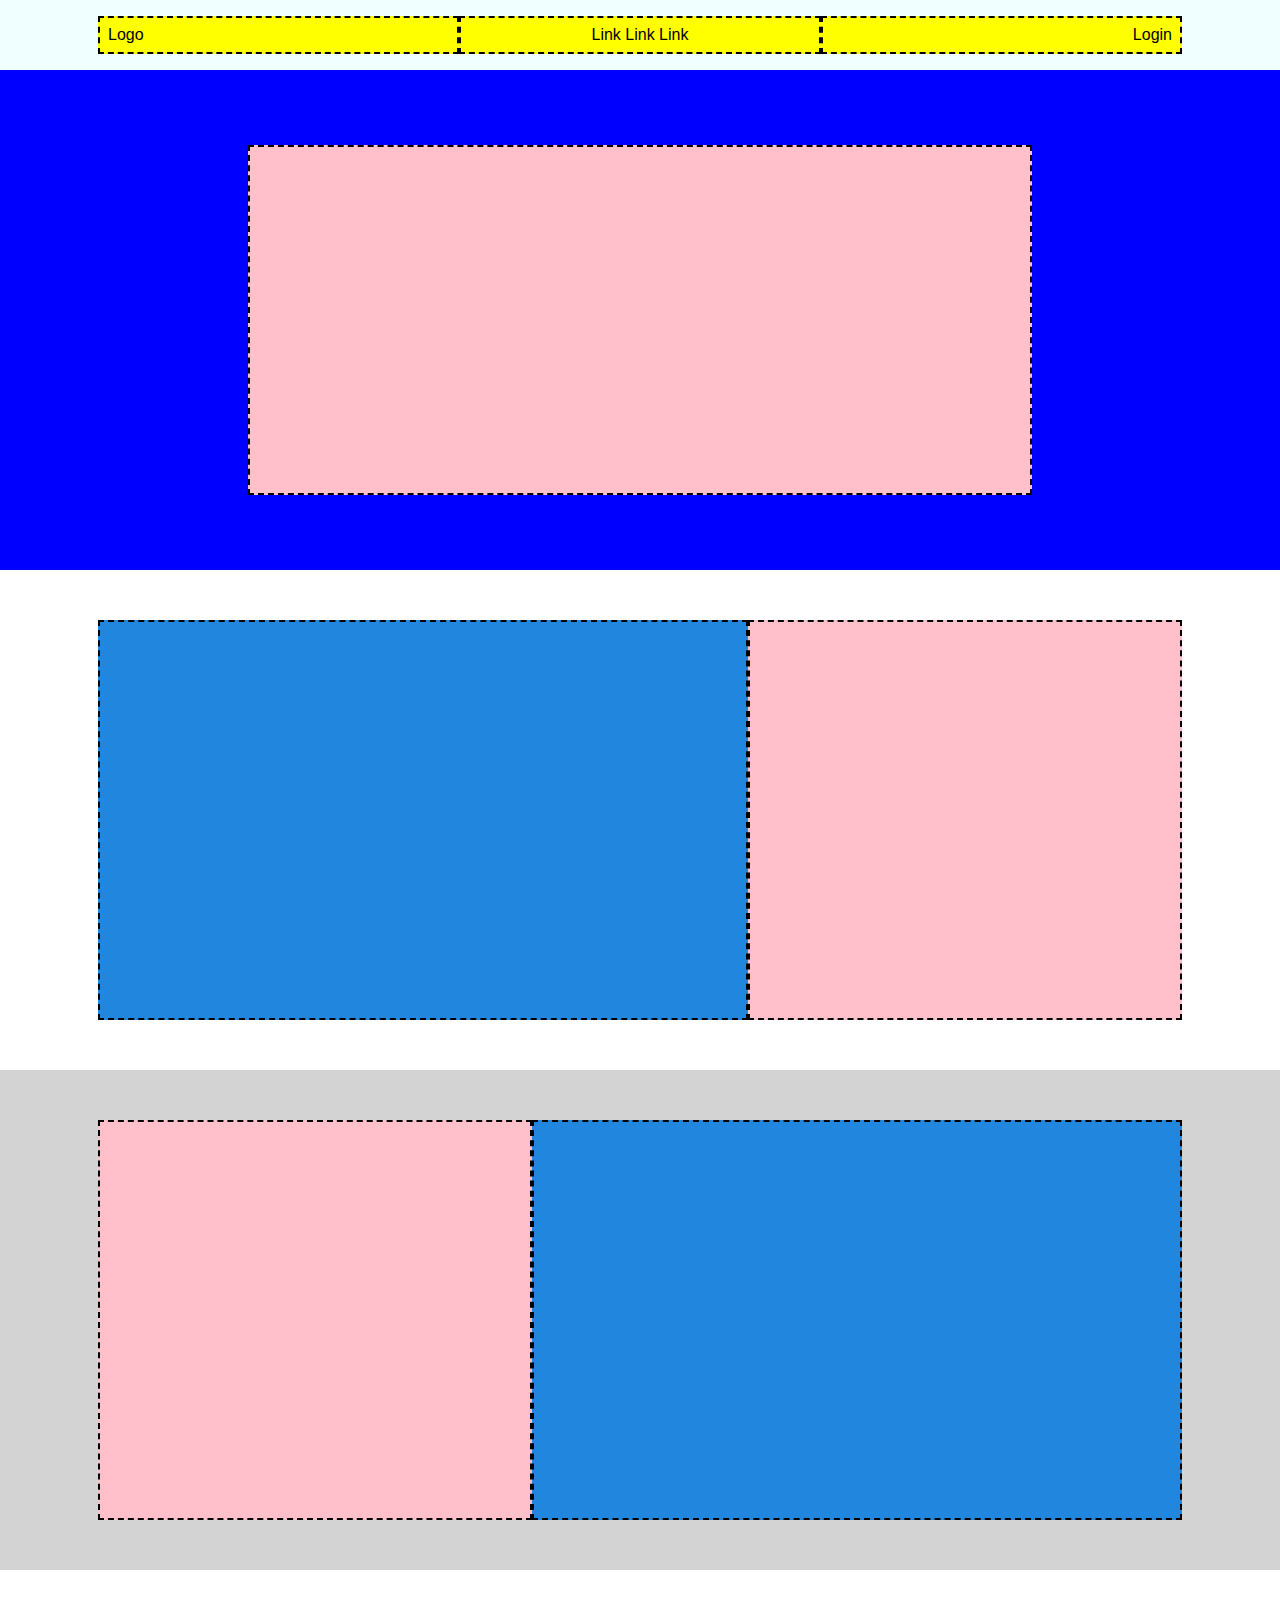
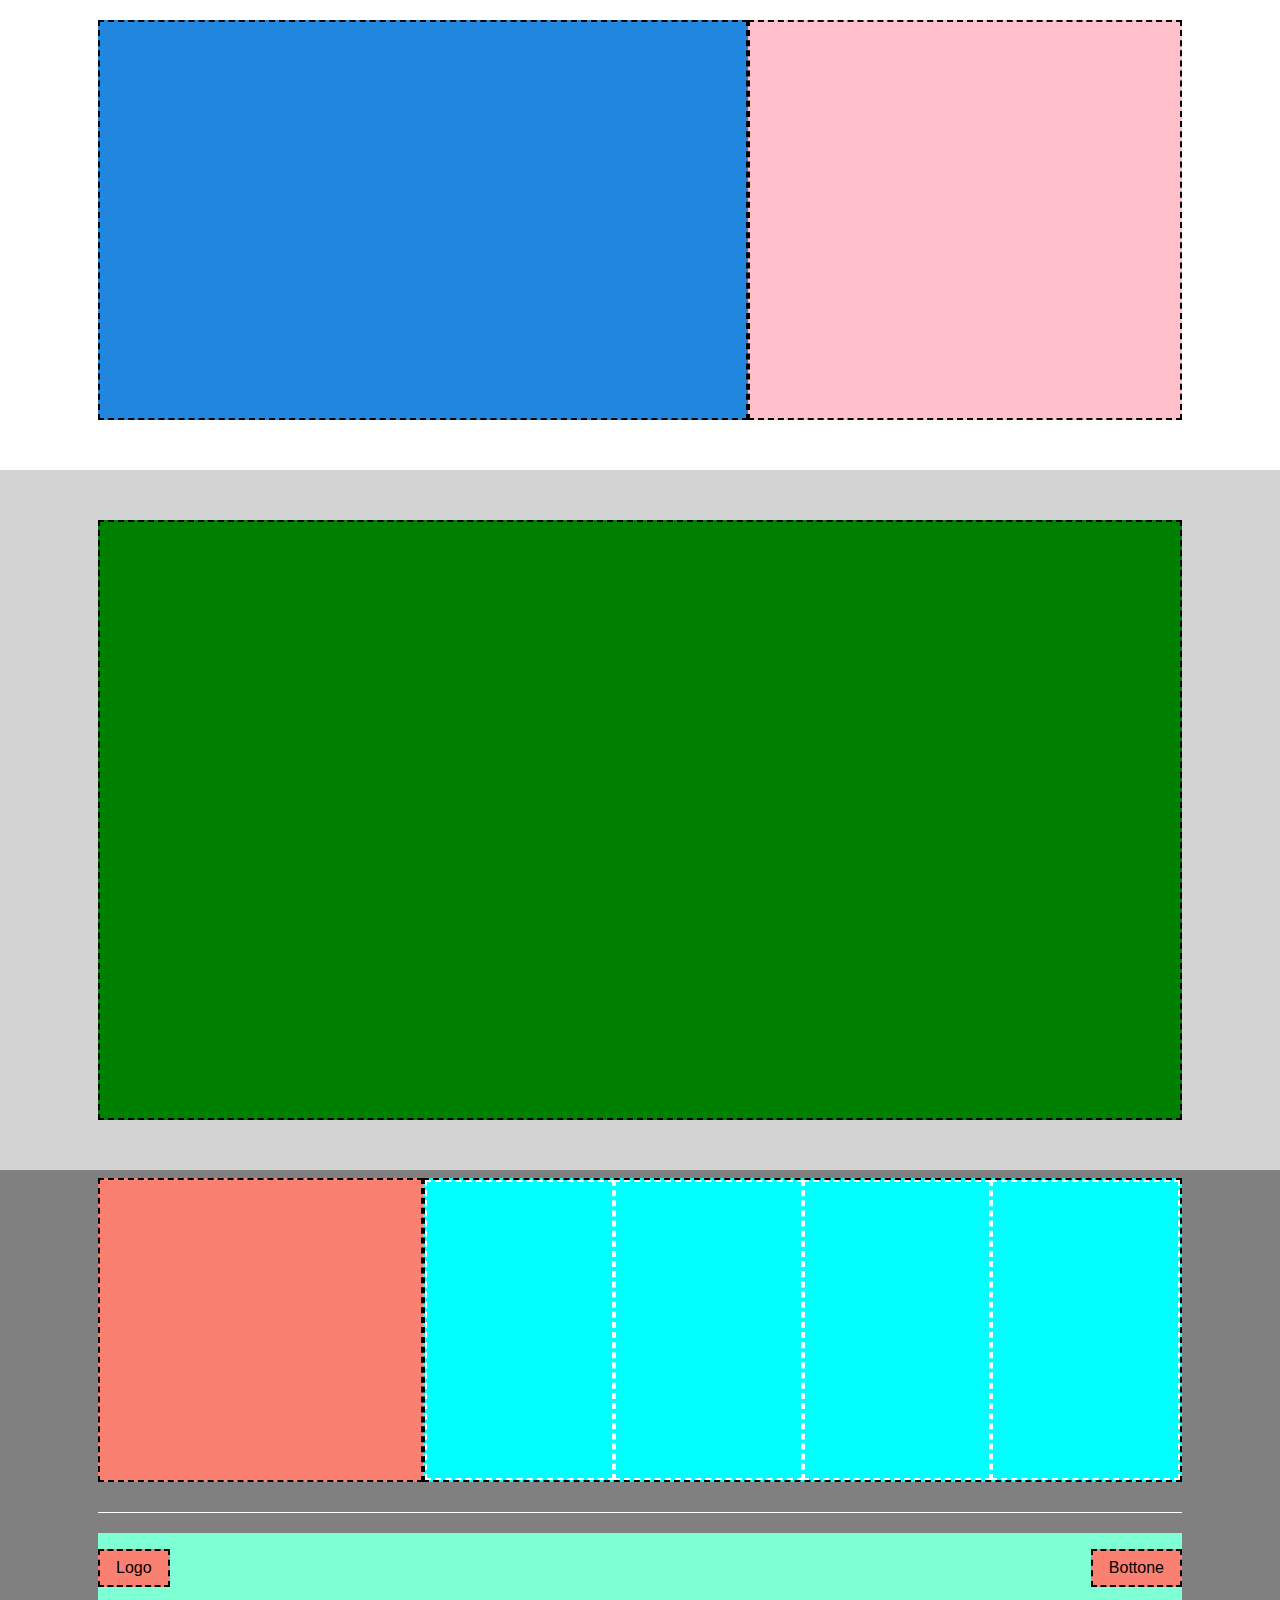
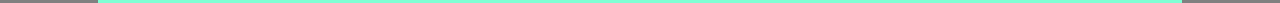
==== index.html @ 19ead633 "first commit" ====
<!DOCTYPE html>
<html lang="en">
  <head>
    <meta charset="UTF-8" />
    <meta name="viewport" content="width=device-width, initial-scale=1.0" />
    <link rel="stylesheet" href="./styles/style.css" />
    <title>Discord</title>
  </head>
  <body>
    <header class="page-header">
      <div class="top-header">
        <div class="container">
          <div class="row">
            <div class="logo-header">Logo</div>
            <div class="links-header">Link Link Link</div>
            <div class="login-header">Login</div>
          </div>
        </div>
      </div>
      <div class="bottom-header">
        <div class="container container-xs">
          <div class="hero"></div>
        </div>
      </div>
    </header>
    <main class="page-content">
      <!-- SECTION 1-->
      <section>
        <div class="container">
          <div class="row">
            <div class="col-60"></div>
            <div class="col-40"></div>
          </div>
        </div>
      </section>
      <!-- SECTION 2-->
      <section>
        <div class="container">
          <div class="row">
            <div class="col-40"></div>
            <div class="col-60"></div>
          </div>
        </div>
      </section>

      <!-- SECTION 3-->
      <section>
        <div class="container">
          <div class="row">
            <div class="col-60"></div>
            <div class="col-40"></div>
          </div>
        </div>
      </section>
      <!-- SECTION 4-->
      <section>
        <div class="container">
          <div class="large-content"></div>
        </div>
      </section>
    </main>
    <footer class="page-footer">
      <div class="container">
        <div class="row footer-top">
          <div class="col-30"></div>
          <div class="col-70">
            <div class="row">
              <div class="col-25"></div>
              <div class="col-25"></div>
              <div class="col-25"></div>
              <div class="col-25"></div>
            </div>
          </div>
        </div>
        <div class="row footer-bottom">
          <div>Logo</div>
          <div>Bottone</div>
        </div>
      </div>
    </footer>
  </body>
</html>
---- styles/style.css ----
/* RESET*/
* {
  box-sizing: border-box;
  margin: 0;
}
body {
  font-family: Arial, Helvetica, sans-serif;
}
img {
  max-width: 100%;
}

/* UTILS */
.container {
  max-width: 1100px;
  margin-left: auto;
  margin-right: auto;
  padding-left: 0.5rem;
  padding-right: 0.5rem;
}
.container.container-xs {
  max-width: 800px;
}
.row {
  display: flex;
}
.col-70 {
  width: 70%;
}
.col-60 {
  width: 60%;
}
.col-40 {
  width: 40%;
}
.col-30 {
  width: 30%;
}
.col-25 {
  width: 25%;
}
/* HEADER */

.top-header {
  padding: 1rem 0;
  background-color: azure;
}
.top-header .row {
  background-color: yellow;
}
.top-header .row * {
  width: calc(100% / 3);
  padding: 0.5rem;
  border: 2px dashed black;
}
.top-header .links-header {
  text-align: center;
}
.top-header .login-header {
  text-align: right;
}

.bottom-header {
  padding: 75px 0;
  text-align: center;
  background-color: blue;
}
.bottom-header .hero {
  background-color: pink;
  min-height: 350px;
  border: 2px dashed black;
}
/* MAIN */
.page-content > section {
  padding: 50px 0;
}
section:nth-child(odd) {
  background-color: white;
}
section:nth-child(even) {
  background-color: lightgray;
}
.page-content .col-40 {
  min-height: 400px;
  background-color: pink;
  border: 2px dashed black;
}

.page-content .col-60 {
  min-height: 400px;
  background-color: rgb(33, 134, 222);
  border: 2px dashed black;
}
.page-content .large-content {
  background-color: green;
  min-height: 600px;
  border: 2px dashed black;
}

/* FOOTER */
.page-footer {
  background-color: grey;
  color: white;
  padding-top: 0.5rem;
}
.page-footer .col-30 {
  background-color: salmon;
  border: 2px dashed black;
}
.page-footer .col-70 {
  background-color: aqua;
  border: 2px dashed black;
}
.page-footer .col-25 {
  border: 2px dashed white;
}
.page-footer .col-30,
.page-footer .col-70,
.page-footer .col-25 {
  min-height: 300px;
}
.footer-top {
  padding-bottom: 30px;
  border-bottom: 1px solid white;
  margin-bottom: 20px;
}
.footer-bottom {
  padding: 1rem 0;
  display: flex;
  justify-content: space-between;
  background-color: aquamarine;
}

.footer-bottom > * {
  color: black;
  padding: 0.5rem 1rem;
  background-color: salmon;
  border: 2px dashed black;
}
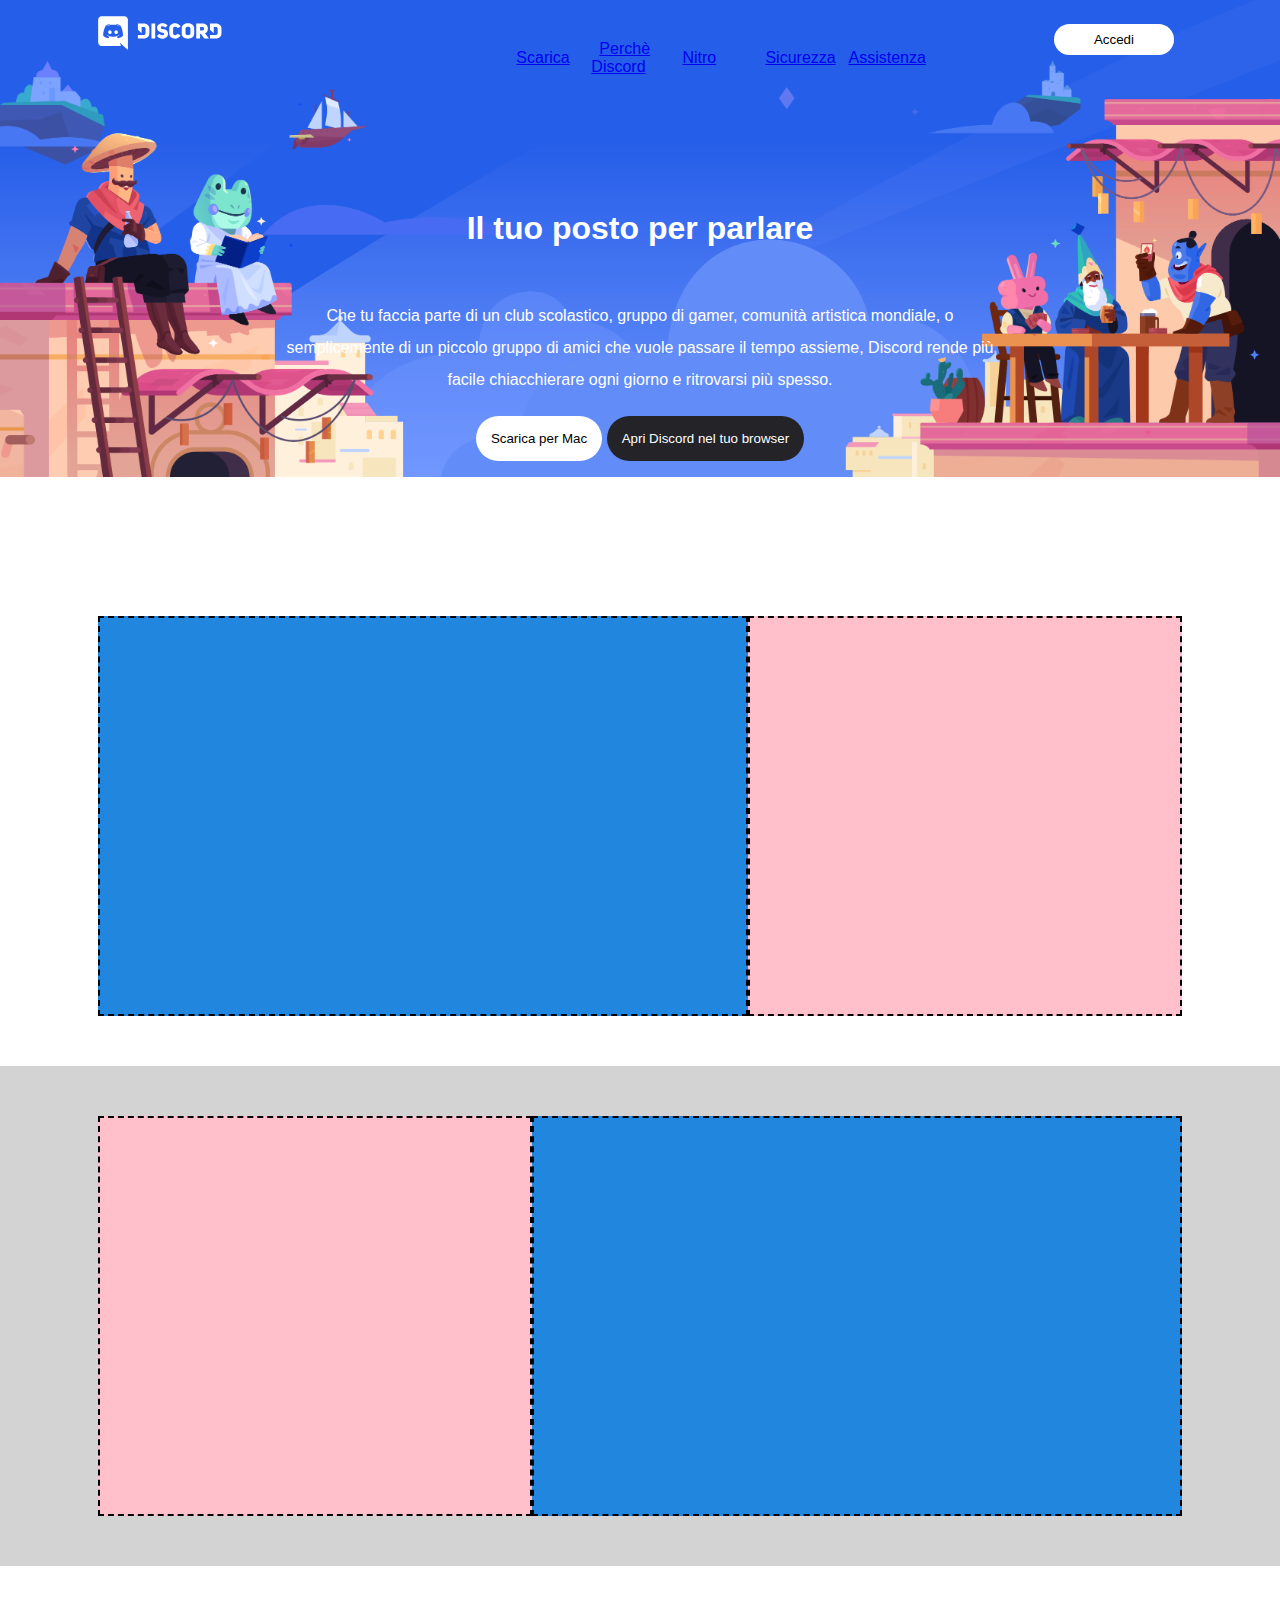
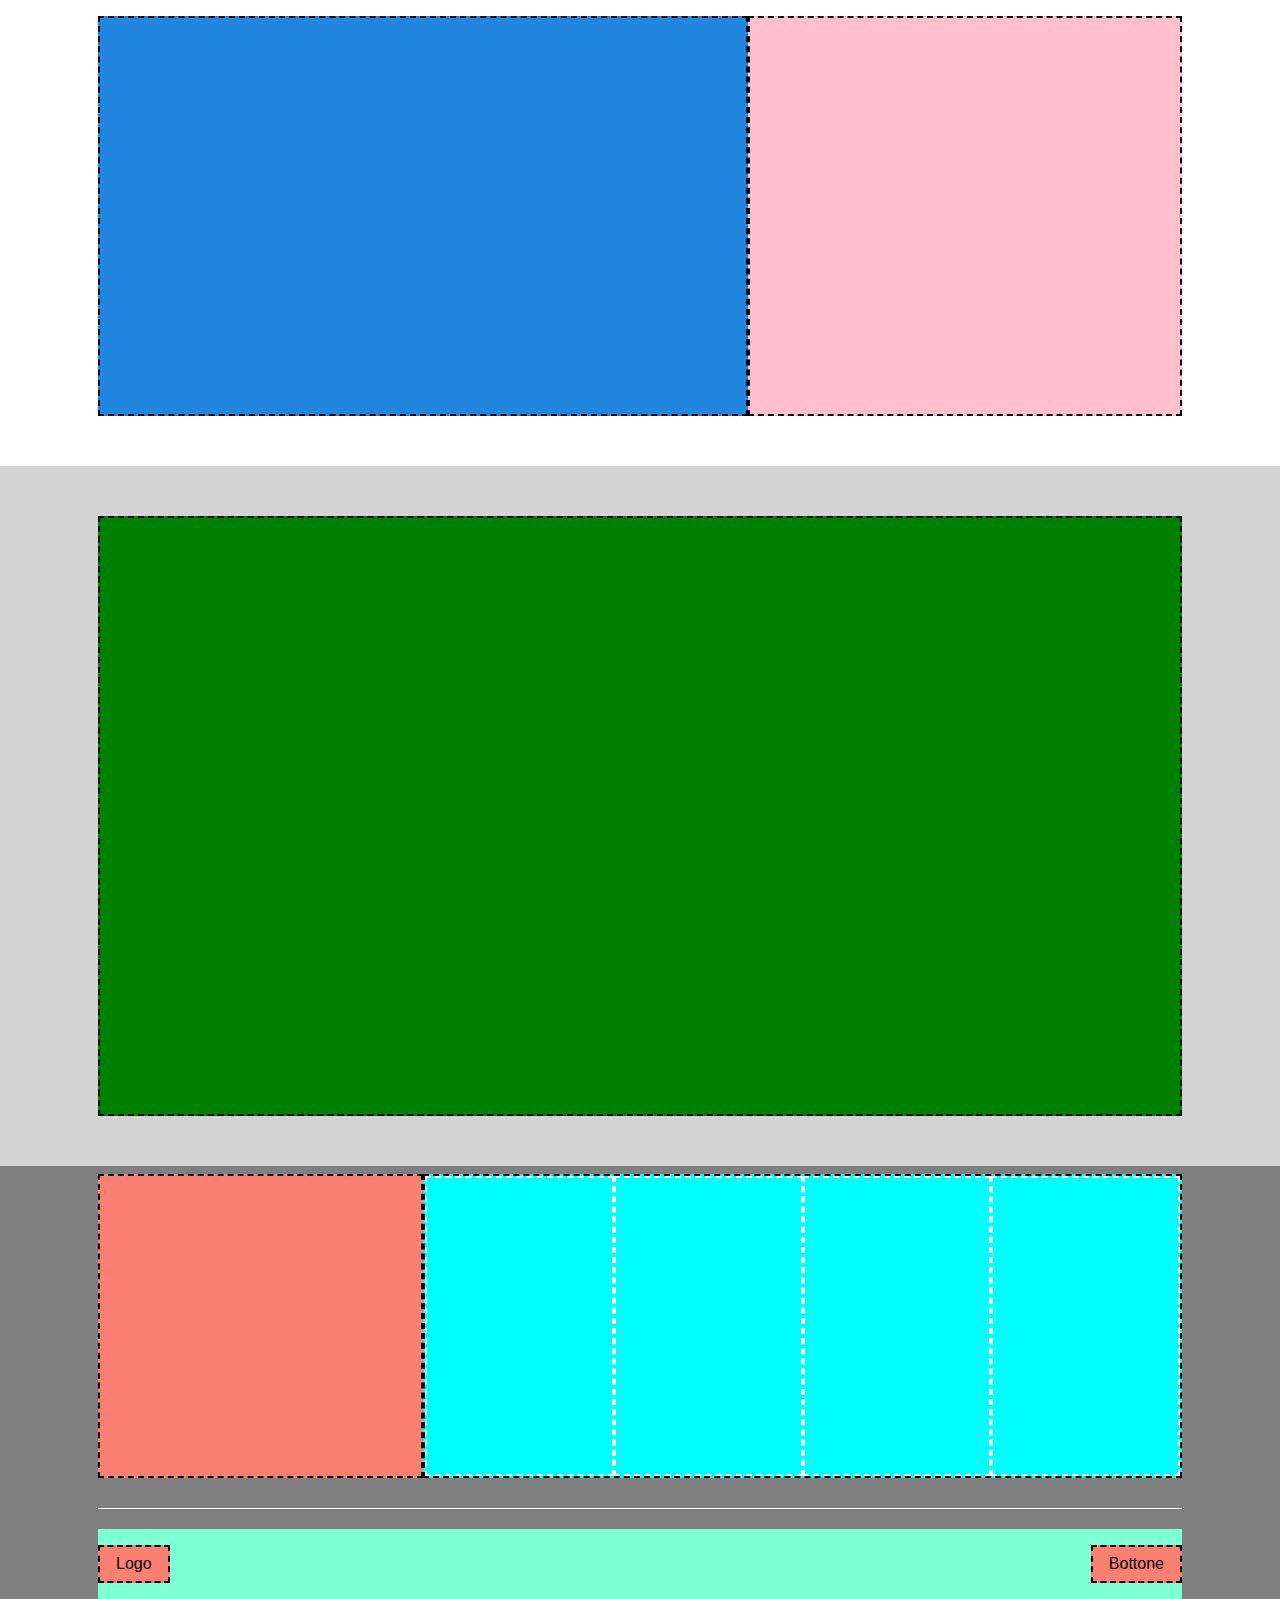
==== commit 4f0f58ba: "header" ====
--- a/index.html
+++ b/index.html
@@ -11,15 +11,37 @@
       <div class="top-header">
         <div class="container">
           <div class="row">
-            <div class="logo-header">Logo</div>
-            <div class="links-header">Link Link Link</div>
-            <div class="login-header">Login</div>
+            <div class="logo-header"></div>
+            <nav class="links-header">
+              <ul>
+                <li><a href="#">Scarica</a></li>
+                <li><a href="#">Perchè Discord</a></li>
+                <li><a href="#">Nitro</a></li>
+                <li><a href="#">Sicurezza</a></li>
+                <li><a href="#">Assistenza</a></li>
+              </ul>
+            </nav>
+            <div class="login-header">
+              <button class="primary-button">Accedi</button>
+            </div>
           </div>
         </div>
       </div>
       <div class="bottom-header">
         <div class="container container-xs">
-          <div class="hero"></div>
+          <div class="hero">
+            <h1 class="titolo">Il tuo posto per parlare</h1>
+            <p class="paragrafo">
+              Che tu faccia parte di un club scolastico, gruppo di gamer,
+              comunità artistica mondiale, o semplicemente di un piccolo gruppo
+              di amici che vuole passare il tempo assieme, Discord rende più
+              facile chiacchierare ogni giorno e ritrovarsi più spesso.
+            </p>
+            <button class="primary-button">Scarica per Mac</button>
+            <button class="secondary-button">
+              Apri Discord nel tuo browser
+            </button>
+          </div>
         </div>
       </div>
     </header>
--- a/styles/style.css
+++ b/styles/style.css
@@ -40,36 +40,75 @@
   width: 25%;
 }
 /* HEADER */
-
+header {
+  background-image: url(../img/jumbo.png);
+  background-size: contain;
+  background-repeat: no-repeat;
+}
 .top-header {
   padding: 1rem 0;
-  background-color: azure;
 }
-.top-header .row {
-  background-color: yellow;
-}
+
 .top-header .row * {
   width: calc(100% / 3);
   padding: 0.5rem;
-  border: 2px dashed black;
 }
-.top-header .links-header {
-  text-align: center;
+
+ul {
+  padding: 0;
+  margin: 0;
+  list-style: none; /* Rimuove i pallini */
+  display: flex; /* Alternativa migliore */
+  align-items: center;
+}
+
+li {
+  display: inline-block;
+  margin: 0px 25px; /* Aggiunge spazio tra i link */
+}
+.logo-header {
+  background-image: url(../img/logo.svg);
+  background-repeat: no-repeat;
 }
 .top-header .login-header {
-  text-align: right;
+  text-align: end;
 }
-
+.primary-button {
+  top: 50%;
+  background-color: #ffffff;
+  color: #000000;
+  border: none;
+  border-radius: 100px;
+  padding: 15px;
+  min-height: 30px;
+  min-width: 120px;
+}
+.secondary-button {
+  top: 50%;
+  background-color: #232328;
+  color: #fff;
+  border: none;
+  border-radius: 100px;
+  padding: 15px;
+  min-height: 30px;
+  min-width: 120px;
+}
 .bottom-header {
   padding: 75px 0;
   text-align: center;
-  background-color: blue;
+  padding: 50px;
 }
 .bottom-header .hero {
-  background-color: pink;
   min-height: 350px;
-  border: 2px dashed black;
+  padding: 10px;
 }
+.titolo,
+.paragrafo {
+  padding: 20px 20px;
+  color: white;
+  line-height: 2em;
+}
+
 /* MAIN */
 .page-content > section {
   padding: 50px 0;
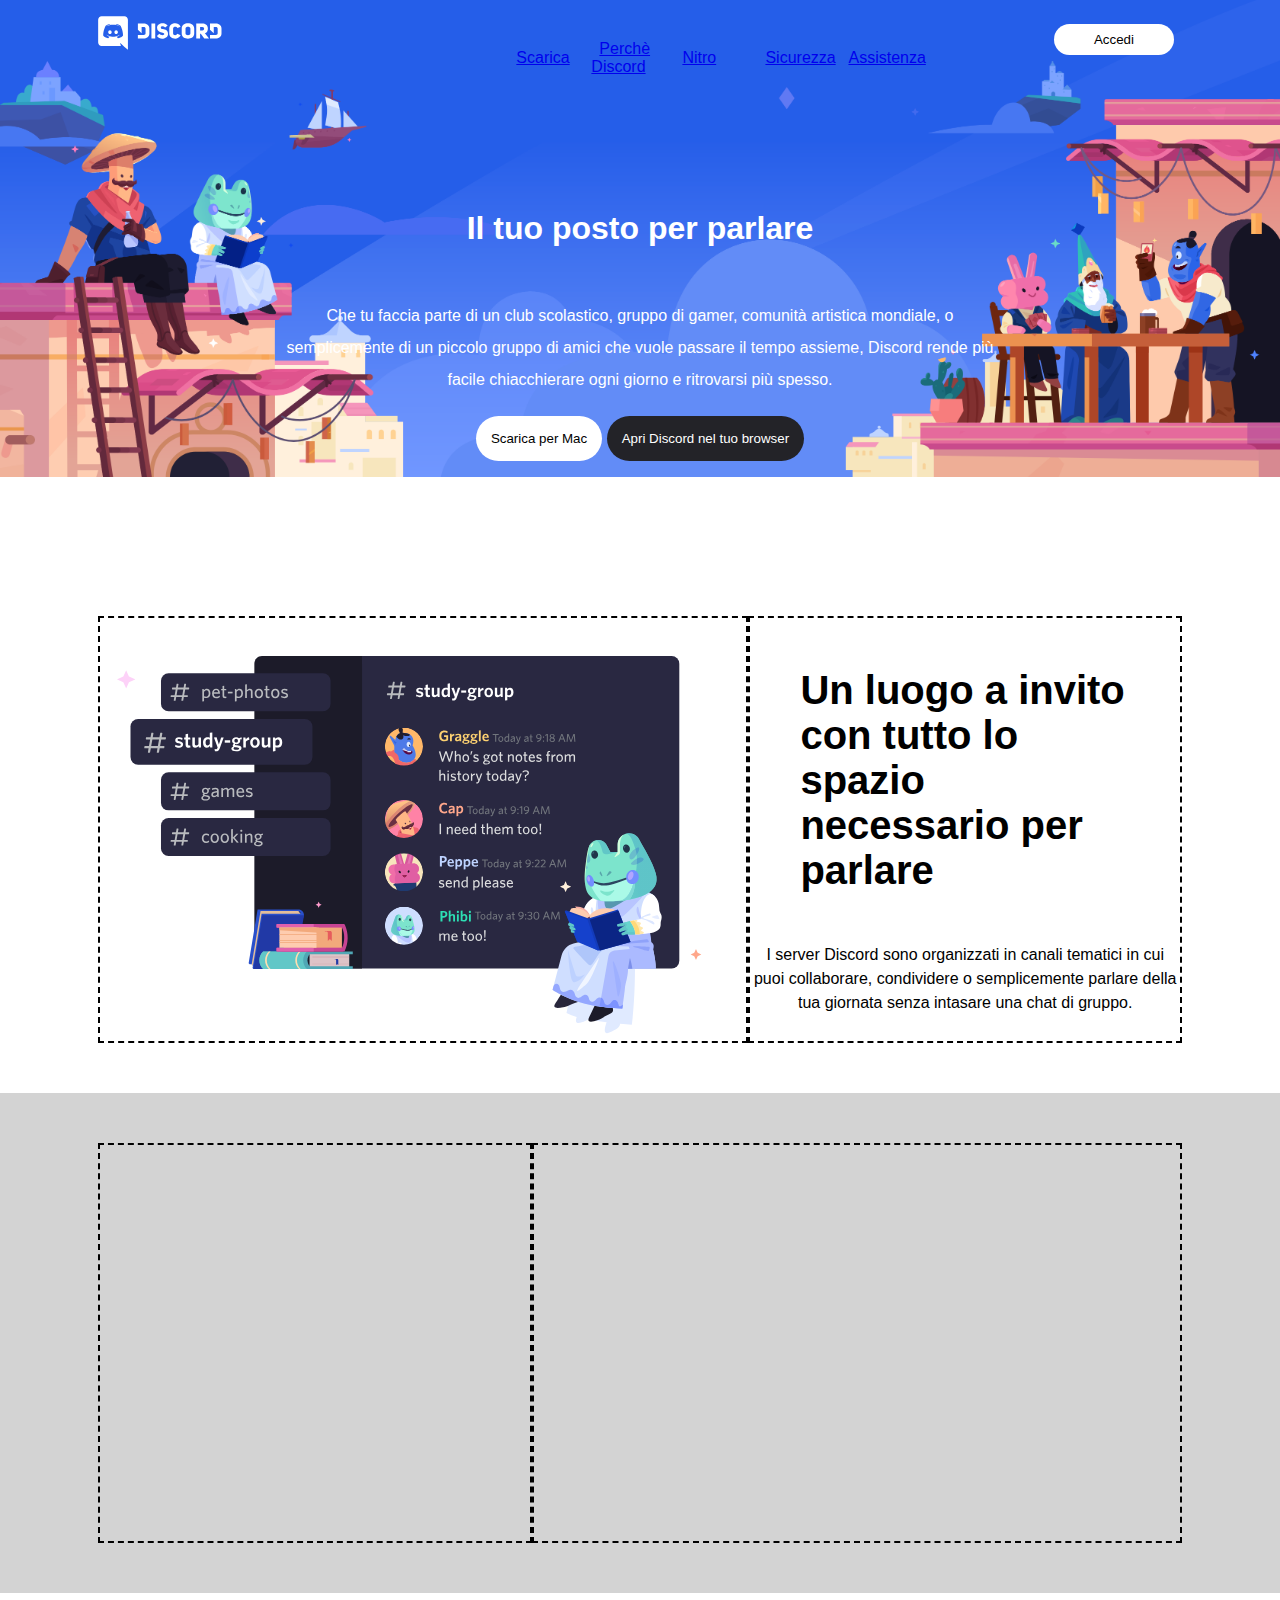
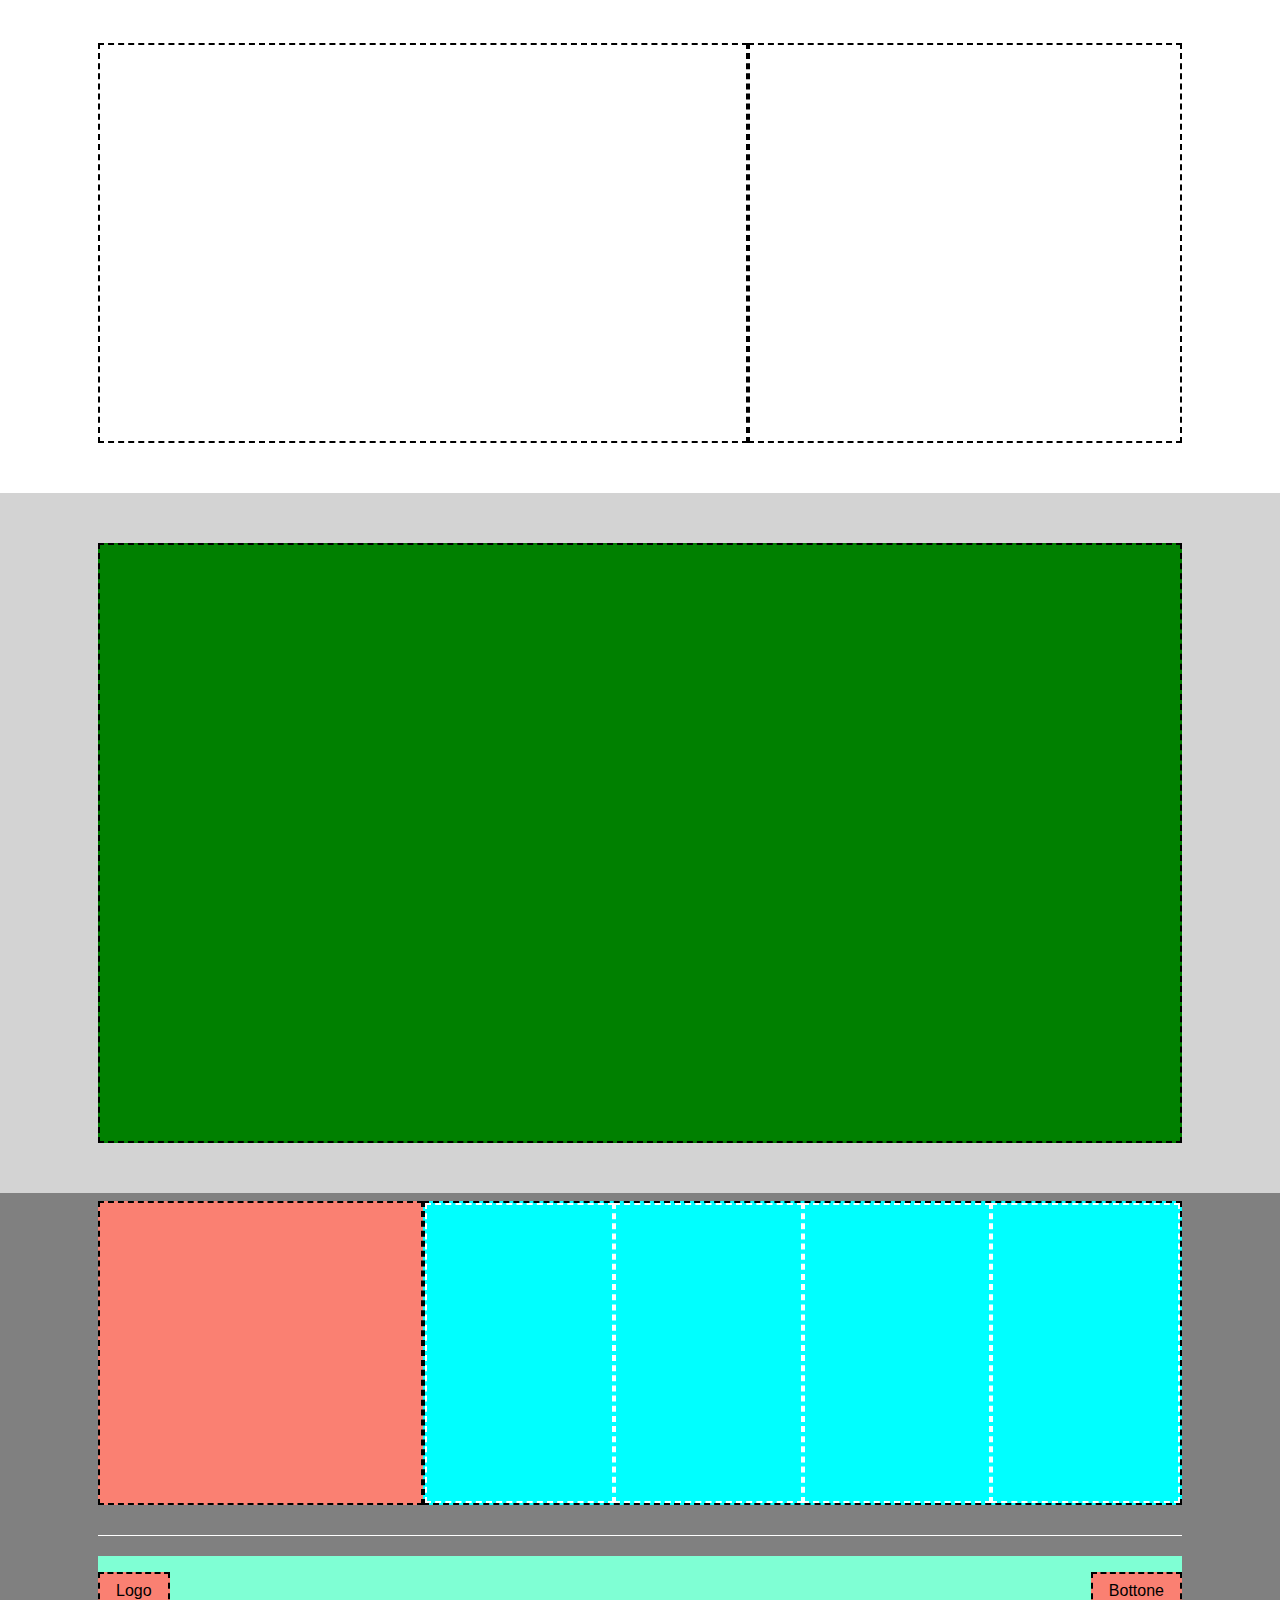
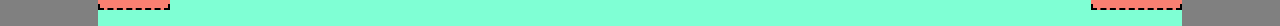
==== commit 2c06173c: "prima section" ====
--- a/index.html
+++ b/index.html
@@ -50,8 +50,19 @@
       <section>
         <div class="container">
           <div class="row">
-            <div class="col-60"></div>
-            <div class="col-40"></div>
+            <div class="col-60">
+              <img src="./img/item1.svg" alt="" />
+            </div>
+            <div class="col-40">
+              <h1 class="titolo-section">
+                Un luogo a invito con tutto lo spazio necessario per parlare
+              </h1>
+              <p class="paragrafo-section">
+                I server Discord sono organizzati in canali tematici in cui puoi
+                collaborare, condividere o semplicemente parlare della tua
+                giornata senza intasare una chat di gruppo.
+              </p>
+            </div>
           </div>
         </div>
       </section>
--- a/styles/style.css
+++ b/styles/style.css
@@ -121,13 +121,11 @@
 }
 .page-content .col-40 {
   min-height: 400px;
-  background-color: pink;
   border: 2px dashed black;
 }
 
 .page-content .col-60 {
   min-height: 400px;
-  background-color: rgb(33, 134, 222);
   border: 2px dashed black;
 }
 .page-content .large-content {
@@ -135,7 +133,15 @@
   min-height: 600px;
   border: 2px dashed black;
 }
-
+.titolo-section {
+  padding: 50px;
+  font-size: 2.5em;
+}
+.paragrafo-section {
+  font-size: 1em;
+  line-height: 150%;
+  text-align: center;
+}
 /* FOOTER */
 .page-footer {
   background-color: grey;
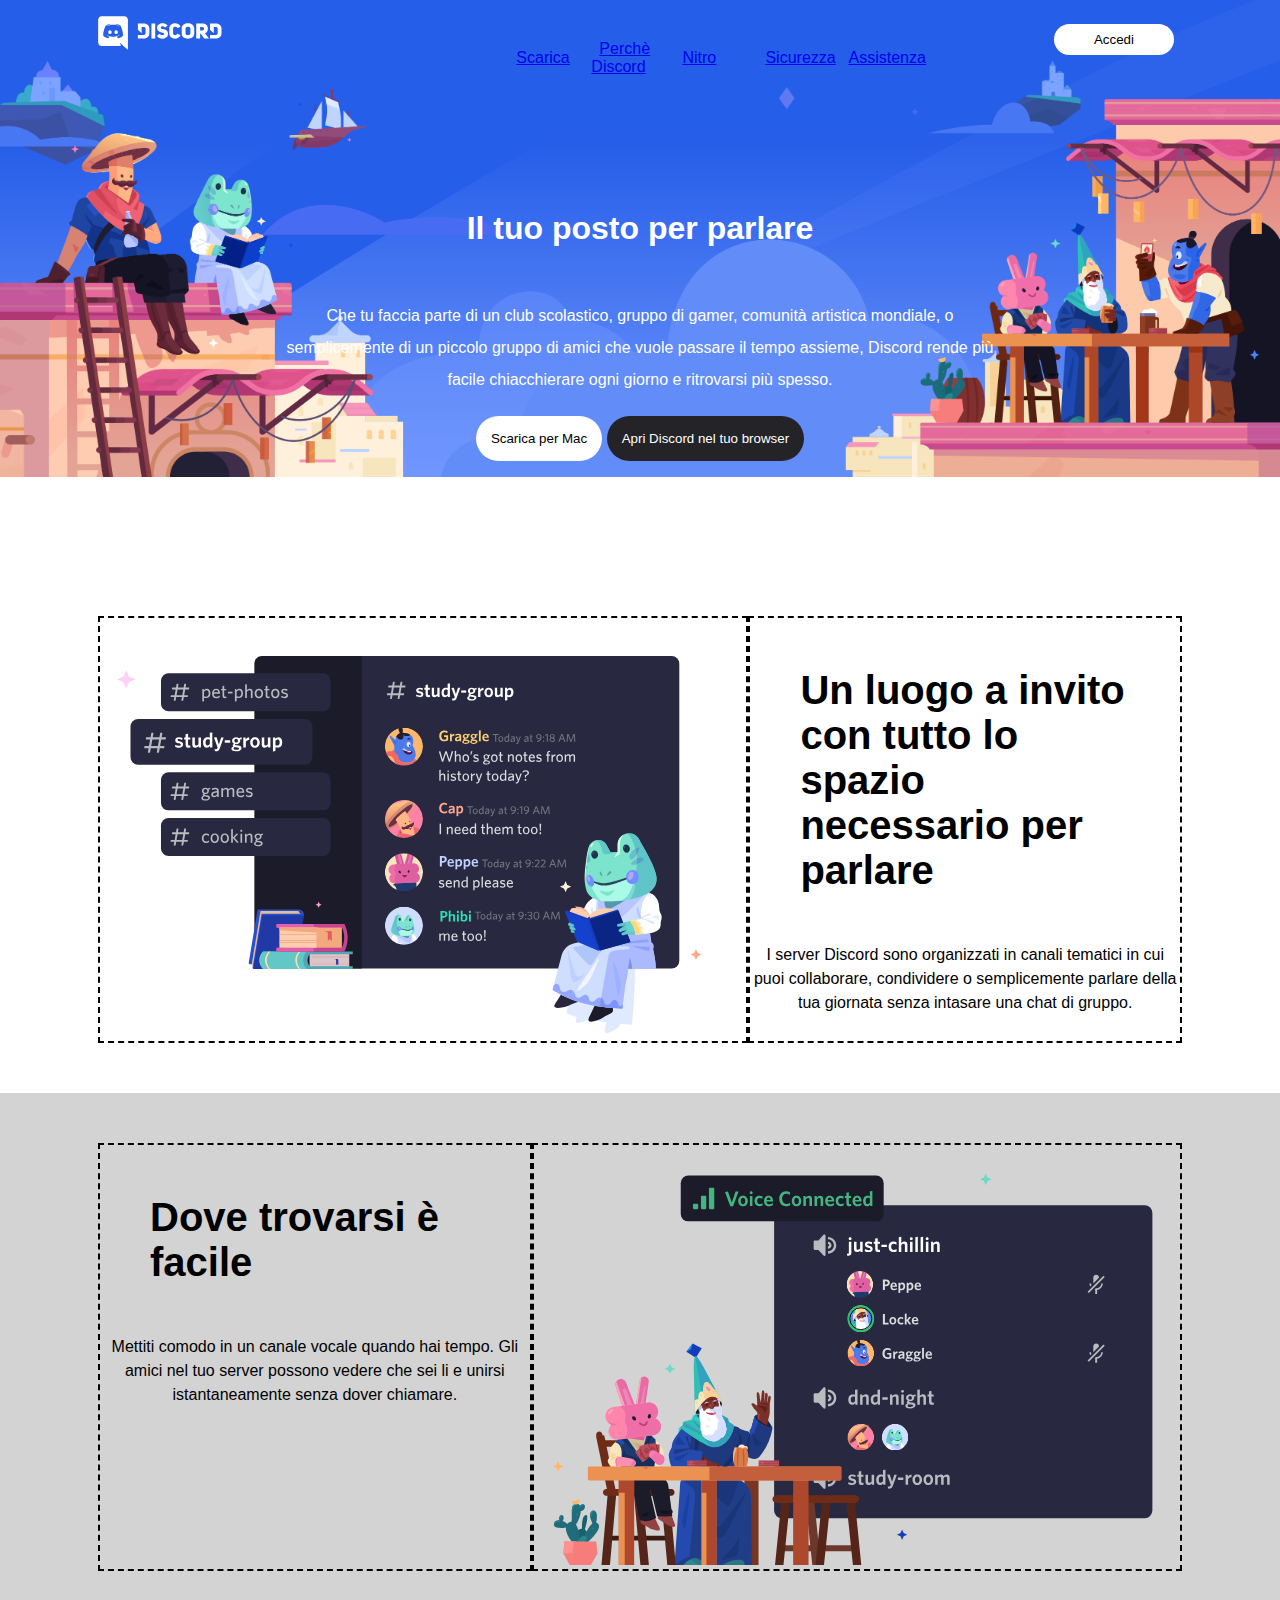
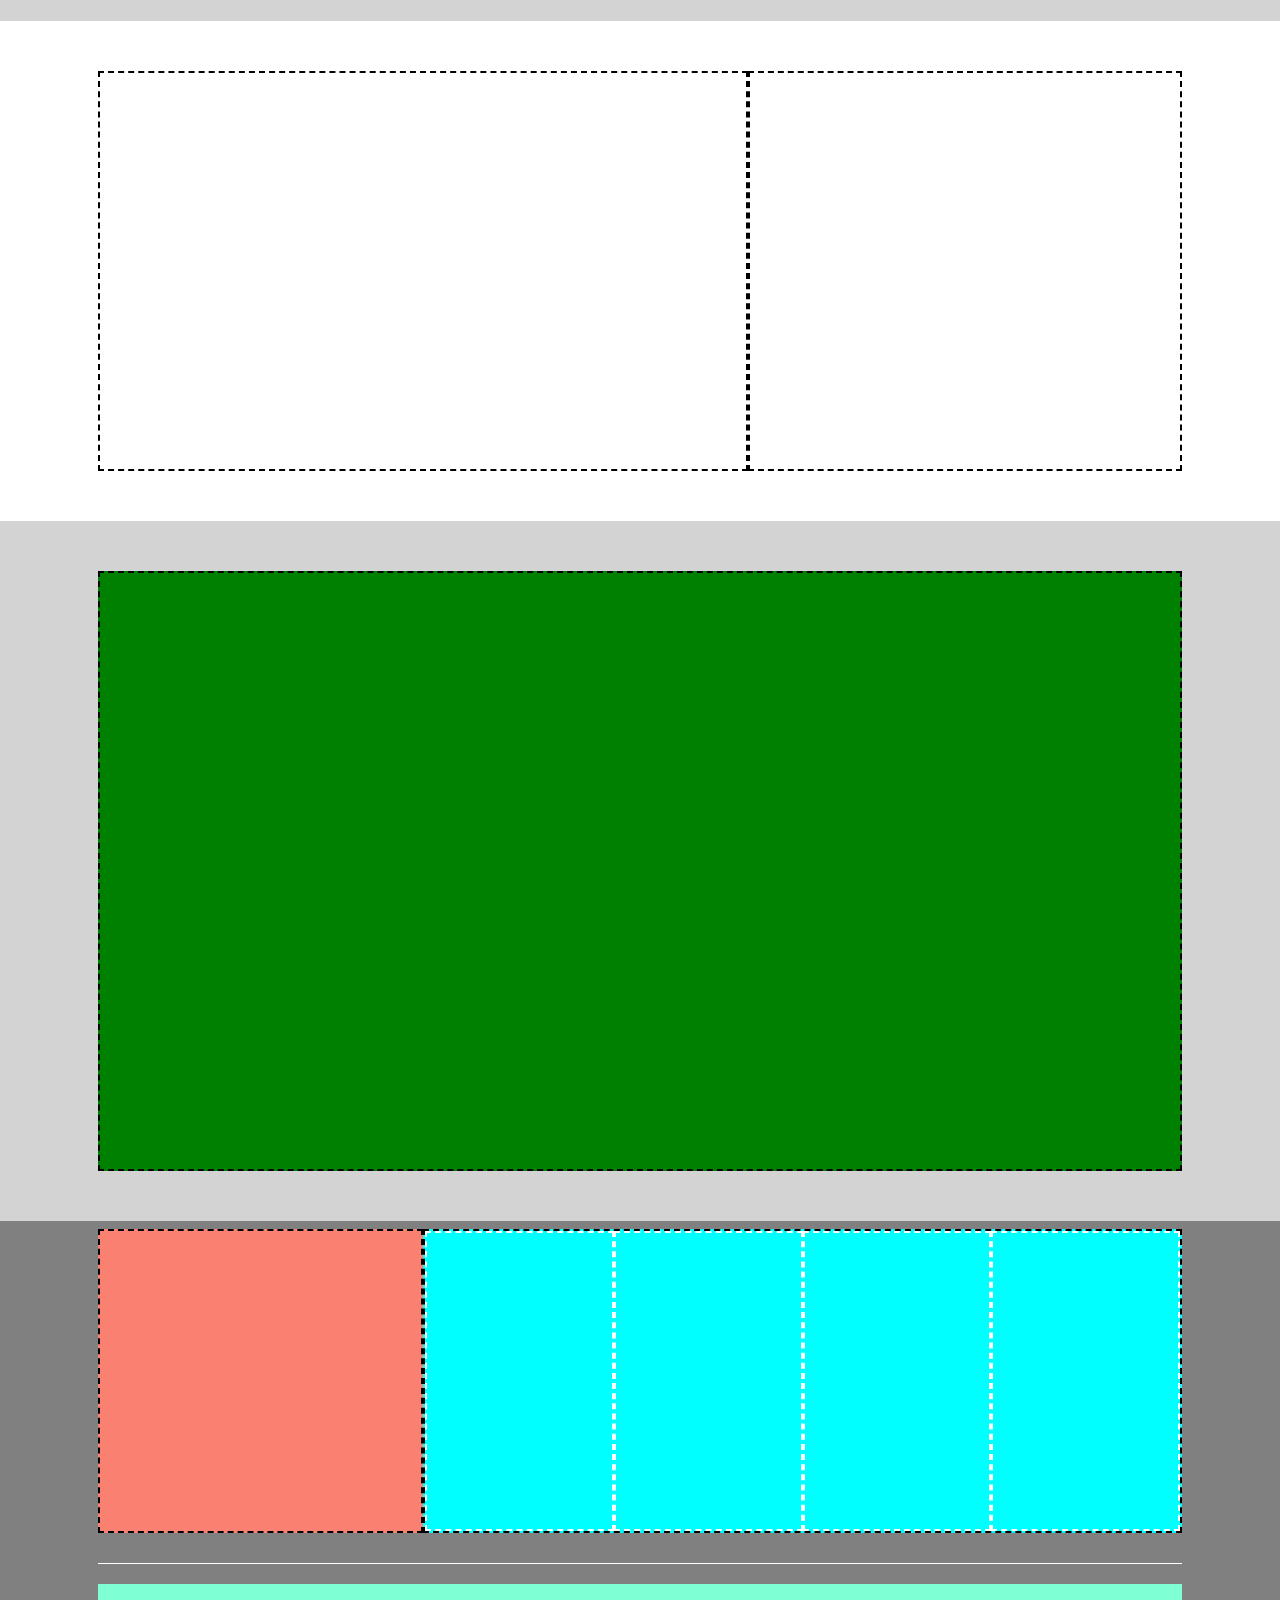
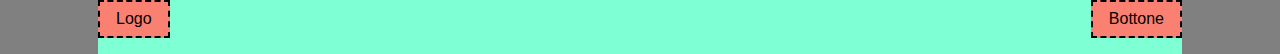
==== commit 0a651f78: "seconda section" ====
--- a/index.html
+++ b/index.html
@@ -70,8 +70,17 @@
       <section>
         <div class="container">
           <div class="row">
-            <div class="col-40"></div>
-            <div class="col-60"></div>
+            <div class="col-40">
+              <h1 class="titolo-section">Dove trovarsi è facile</h1>
+              <p class="paragrafo-section">
+                Mettiti comodo in un canale vocale quando hai tempo. Gli amici
+                nel tuo server possono vedere che sei li e unirsi
+                istantaneamente senza dover chiamare.
+              </p>
+            </div>
+            <div class="col-60">
+              <img src="./img/item2.svg" alt="" />
+            </div>
           </div>
         </div>
       </section>
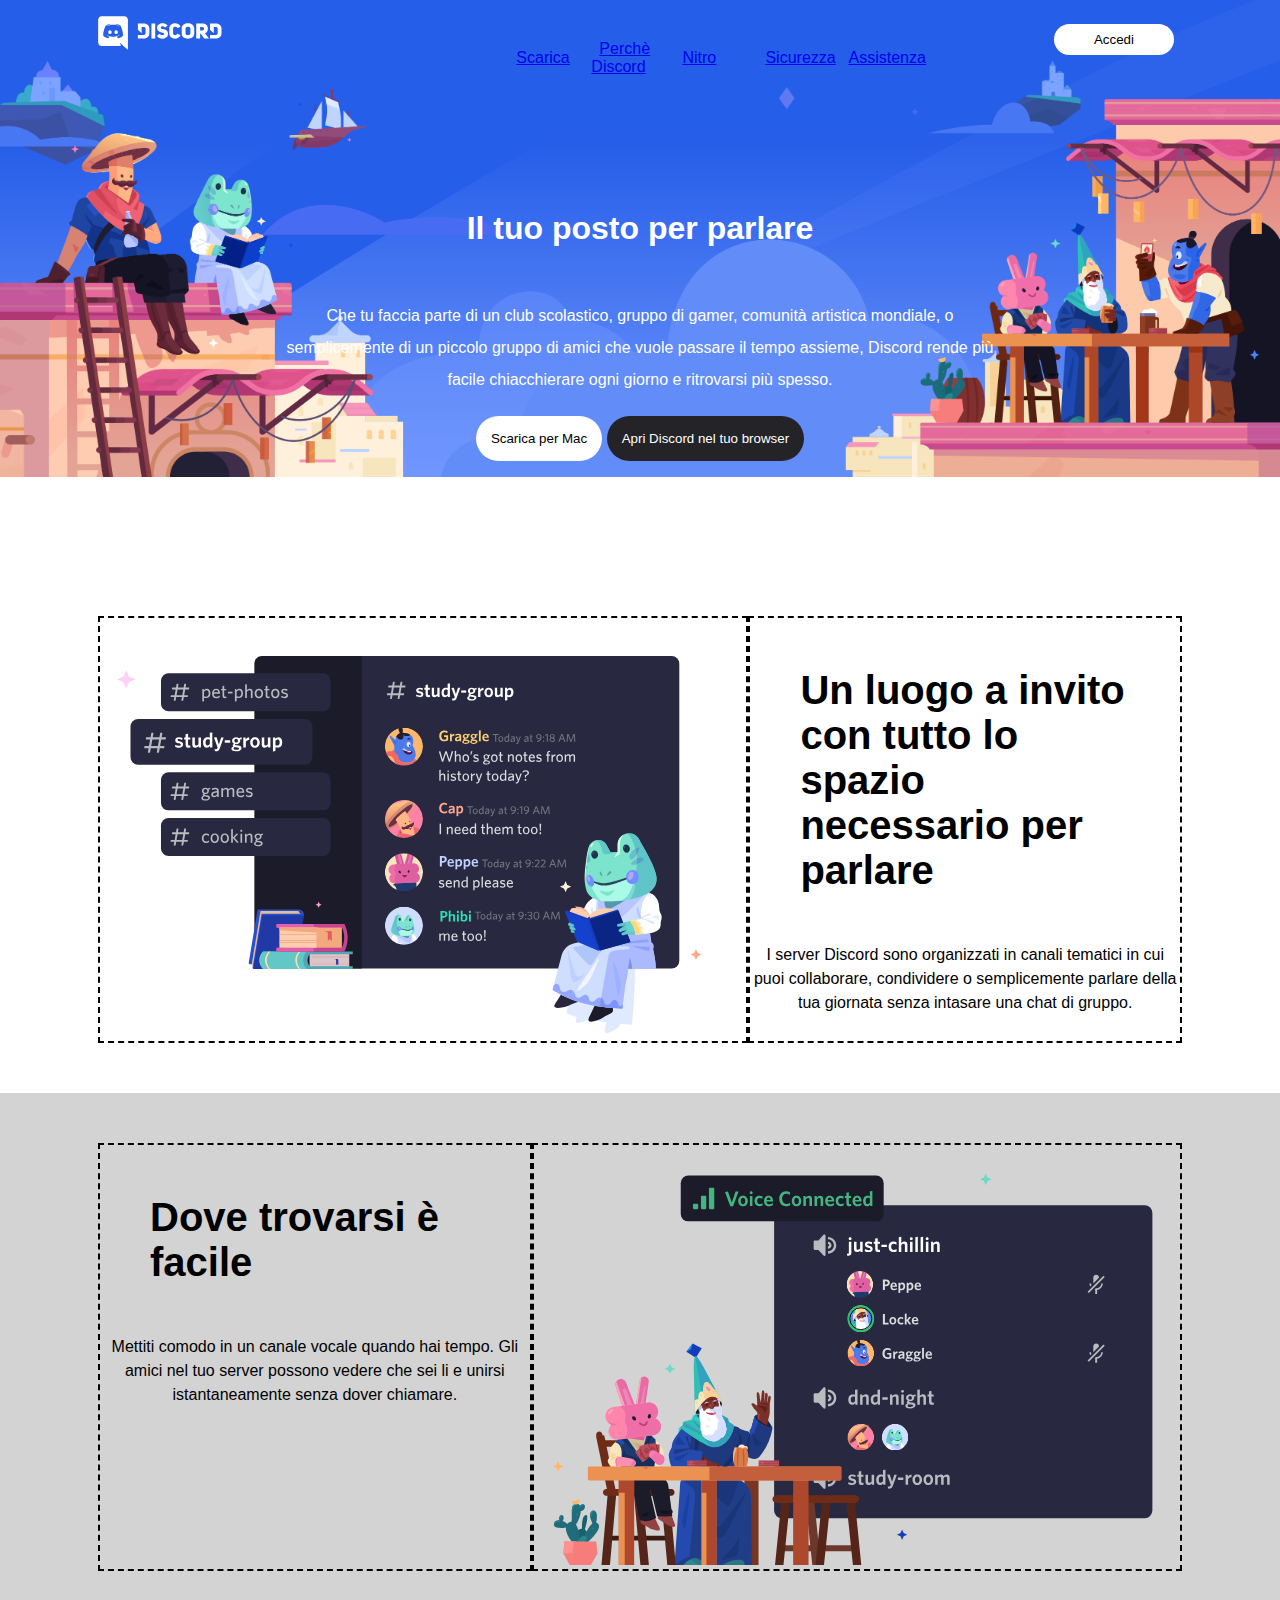
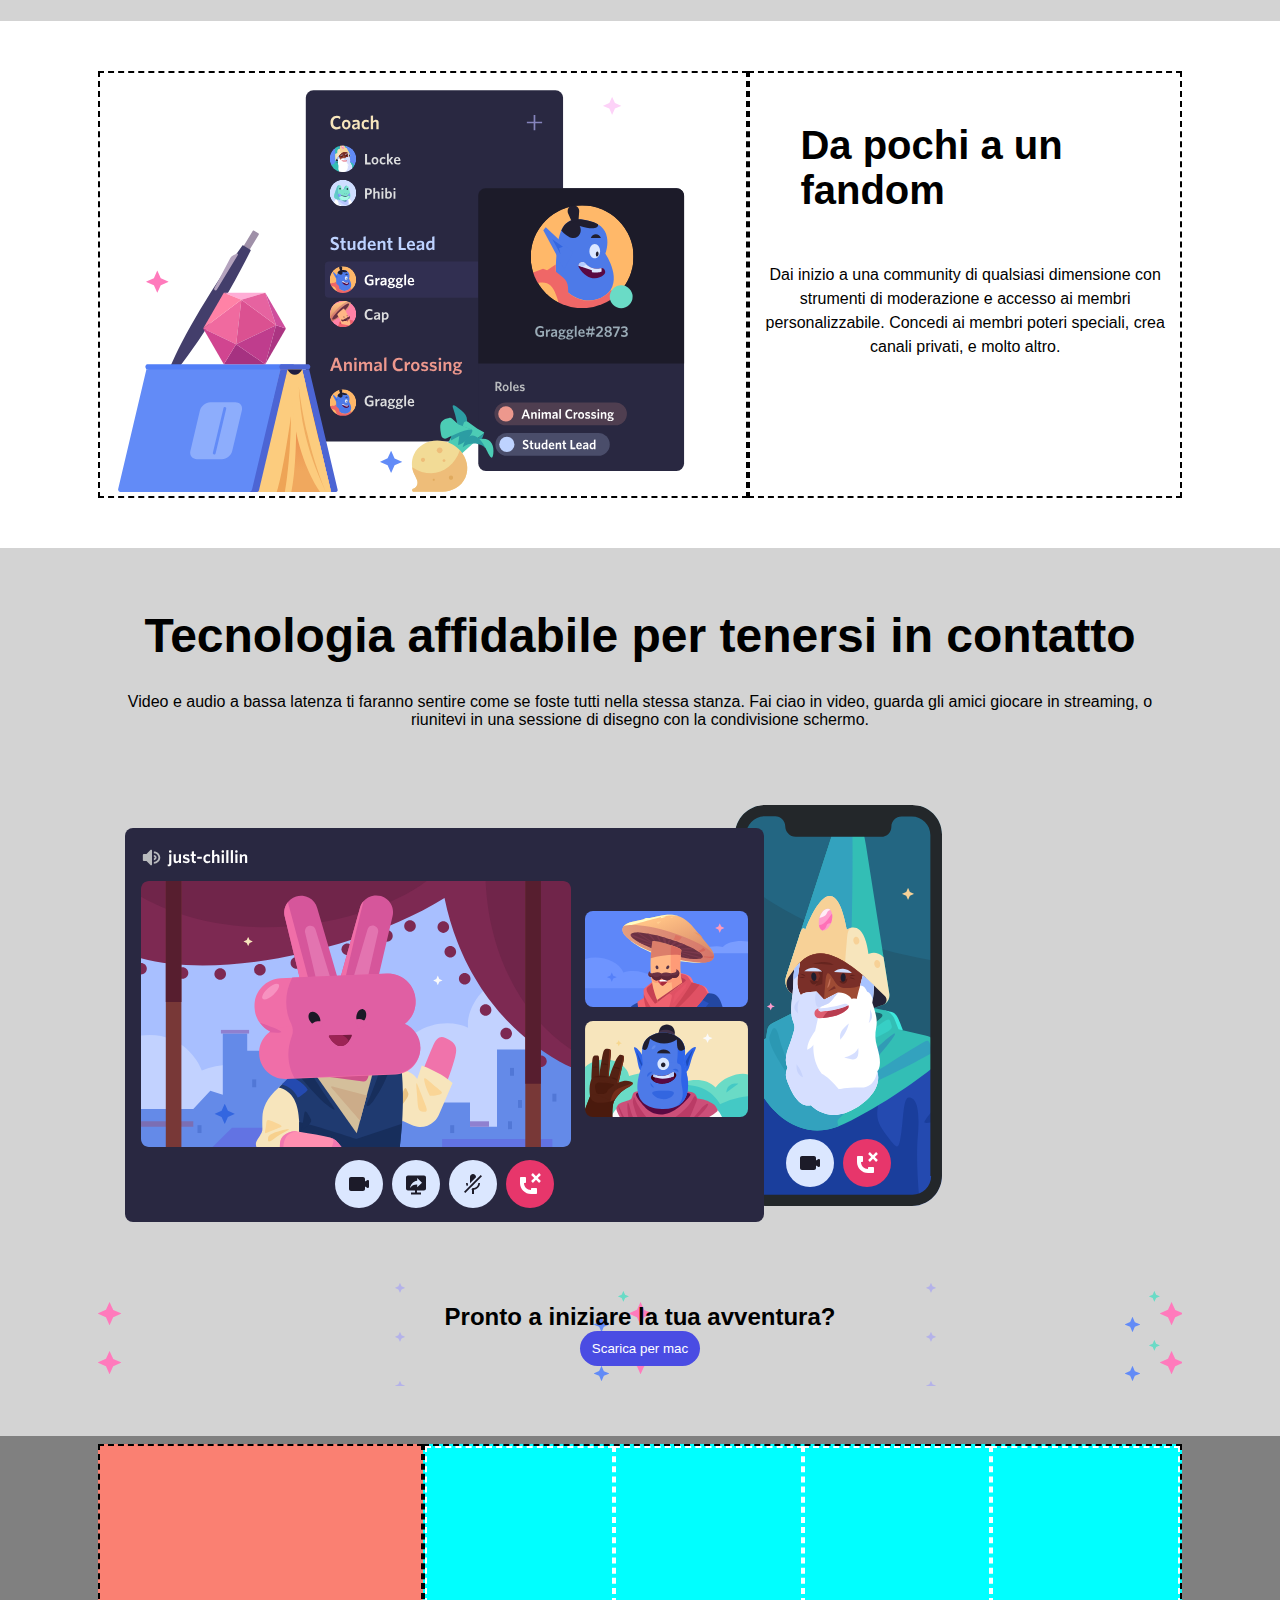
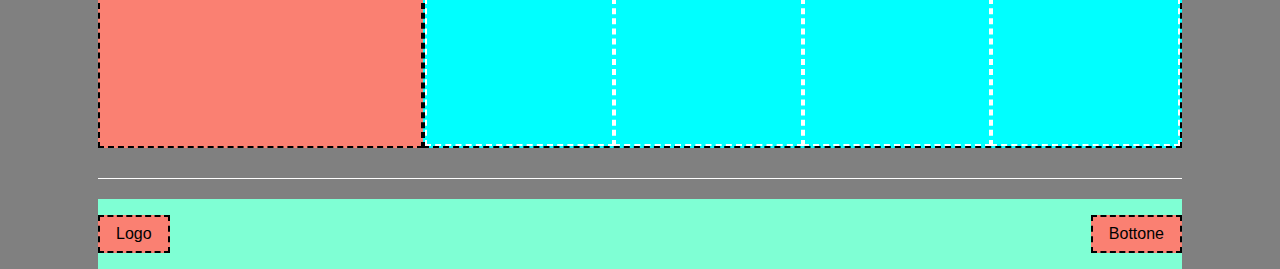
==== commit 91efbe28: "terza e quarta section" ====
--- a/index.html
+++ b/index.html
@@ -89,15 +89,39 @@
       <section>
         <div class="container">
           <div class="row">
-            <div class="col-60"></div>
-            <div class="col-40"></div>
+            <div class="col-60">
+              <img src="./img/item3.svg" alt="" />
+            </div>
+            <div class="col-40">
+              <h1 class="titolo-section">Da pochi a un fandom</h1>
+              <p class="paragrafo-section">
+                Dai inizio a una community di qualsiasi dimensione con strumenti
+                di moderazione e accesso ai membri personalizzabile. Concedi ai
+                membri poteri speciali, crea canali privati, e molto altro.
+              </p>
+            </div>
           </div>
         </div>
       </section>
       <!-- SECTION 4-->
       <section>
         <div class="container">
-          <div class="large-content"></div>
+          <div class="large-content">
+            <h1 class="titolo-grande">
+              Tecnologia affidabile per tenersi in contatto
+            </h1>
+            <p class="paragrafo-grande">
+              Video e audio a bassa latenza ti faranno sentire come se foste
+              tutti nella stessa stanza. Fai ciao in video, guarda gli amici
+              giocare in streaming, o riunitevi in una sessione di disegno con
+              la condivisione schermo.
+            </p>
+            <img src="./img/item4-big.svg" alt="" />
+            <div class="ultima-section">
+              <h2>Pronto a iniziare la tua avventura?</h2>
+              <button class="utlimo-bottone">Scarica per mac</button>
+            </div>
+          </div>
         </div>
       </section>
     </main>
--- a/styles/style.css
+++ b/styles/style.css
@@ -129,10 +129,9 @@
   border: 2px dashed black;
 }
 .page-content .large-content {
-  background-color: green;
   min-height: 600px;
-  border: 2px dashed black;
-}
+}
+
 .titolo-section {
   padding: 50px;
   font-size: 2.5em;
@@ -141,6 +140,34 @@
   font-size: 1em;
   line-height: 150%;
   text-align: center;
+}
+.titolo-grande {
+  font-size: 3em;
+  padding: 10px;
+}
+.paragrafo-grande {
+  padding: 20px;
+}
+.titolo-grande,
+.paragrafo-grande {
+  text-align: center;
+}
+
+.ultima-section {
+  text-align: center;
+  background-image: url(../img/stars.svg);
+  align-items: center;
+  padding: 20px;
+}
+.utlimo-bottone {
+  top: 50%;
+  background-color: #4a4ce3;
+  color: #ffffff;
+  border: none;
+  border-radius: 100px;
+  padding: 10px;
+  min-height: 30px;
+  min-width: 120px;
 }
 /* FOOTER */
 .page-footer {
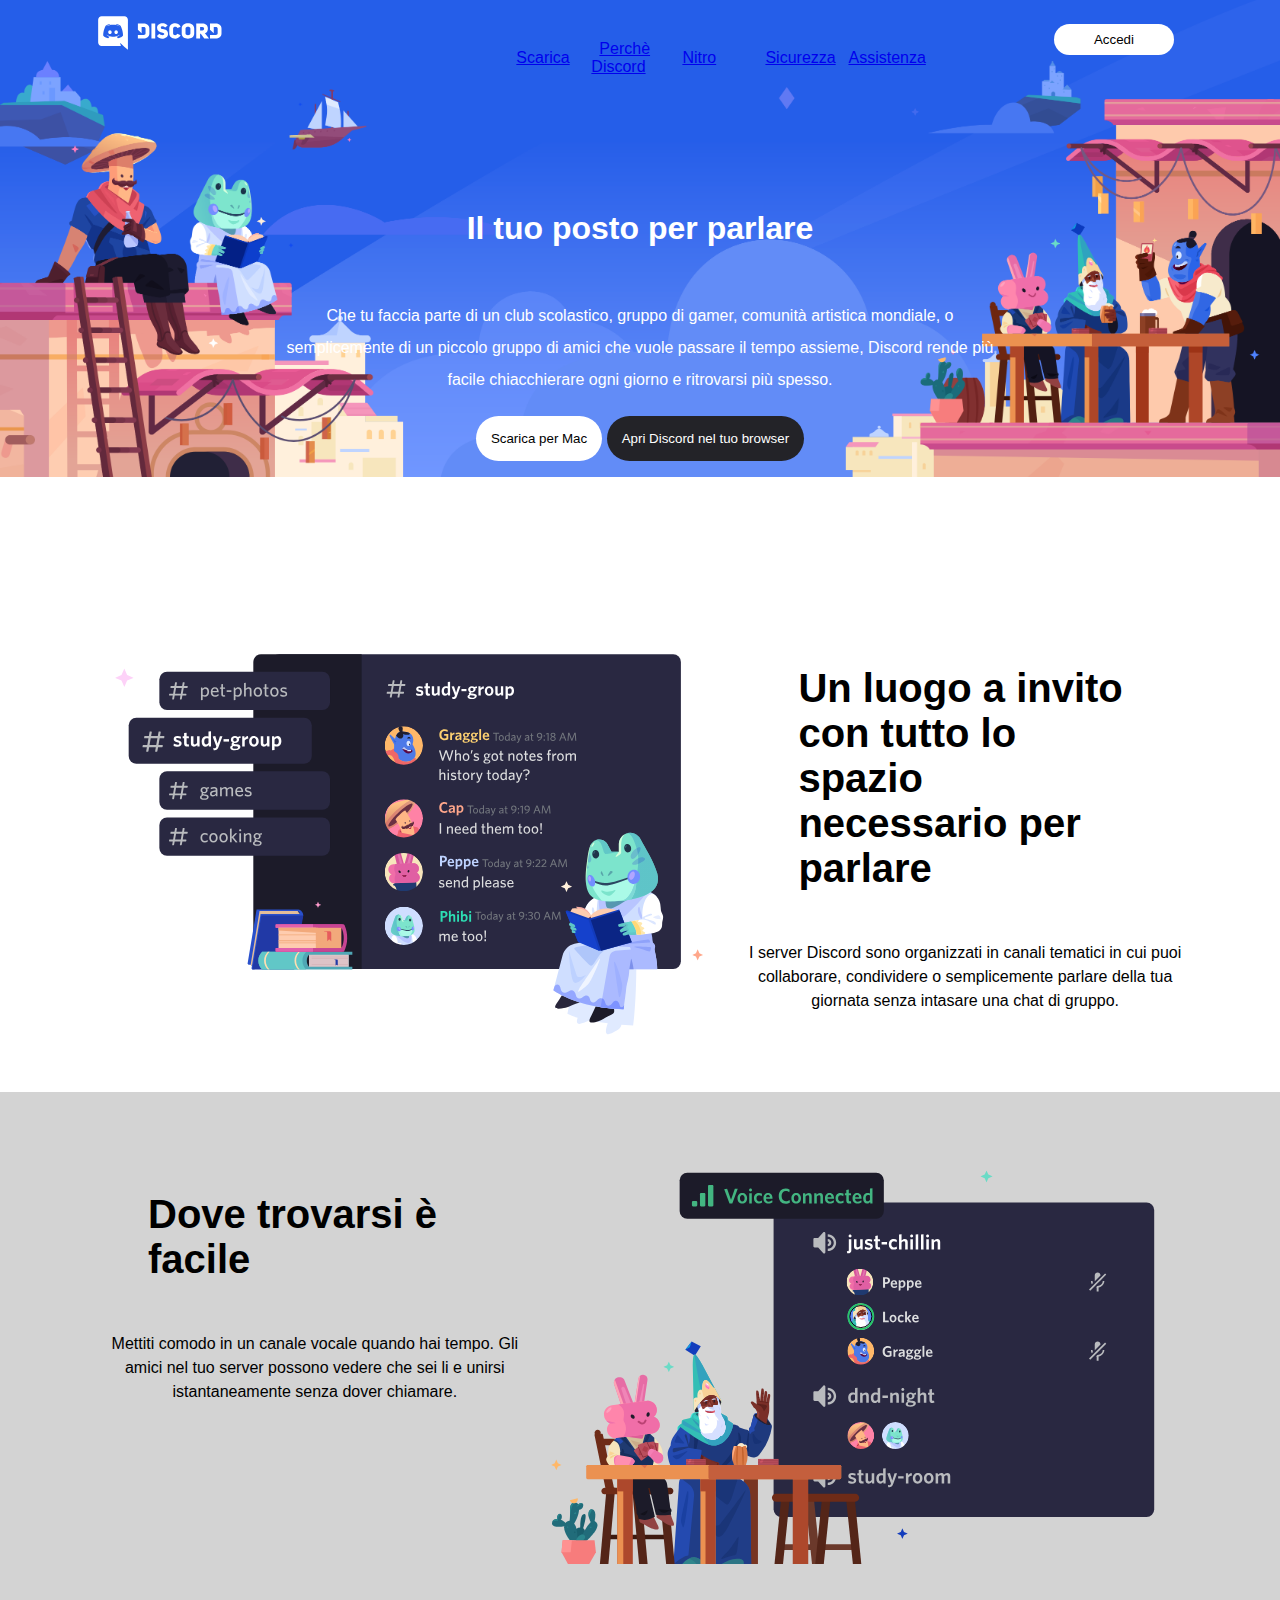
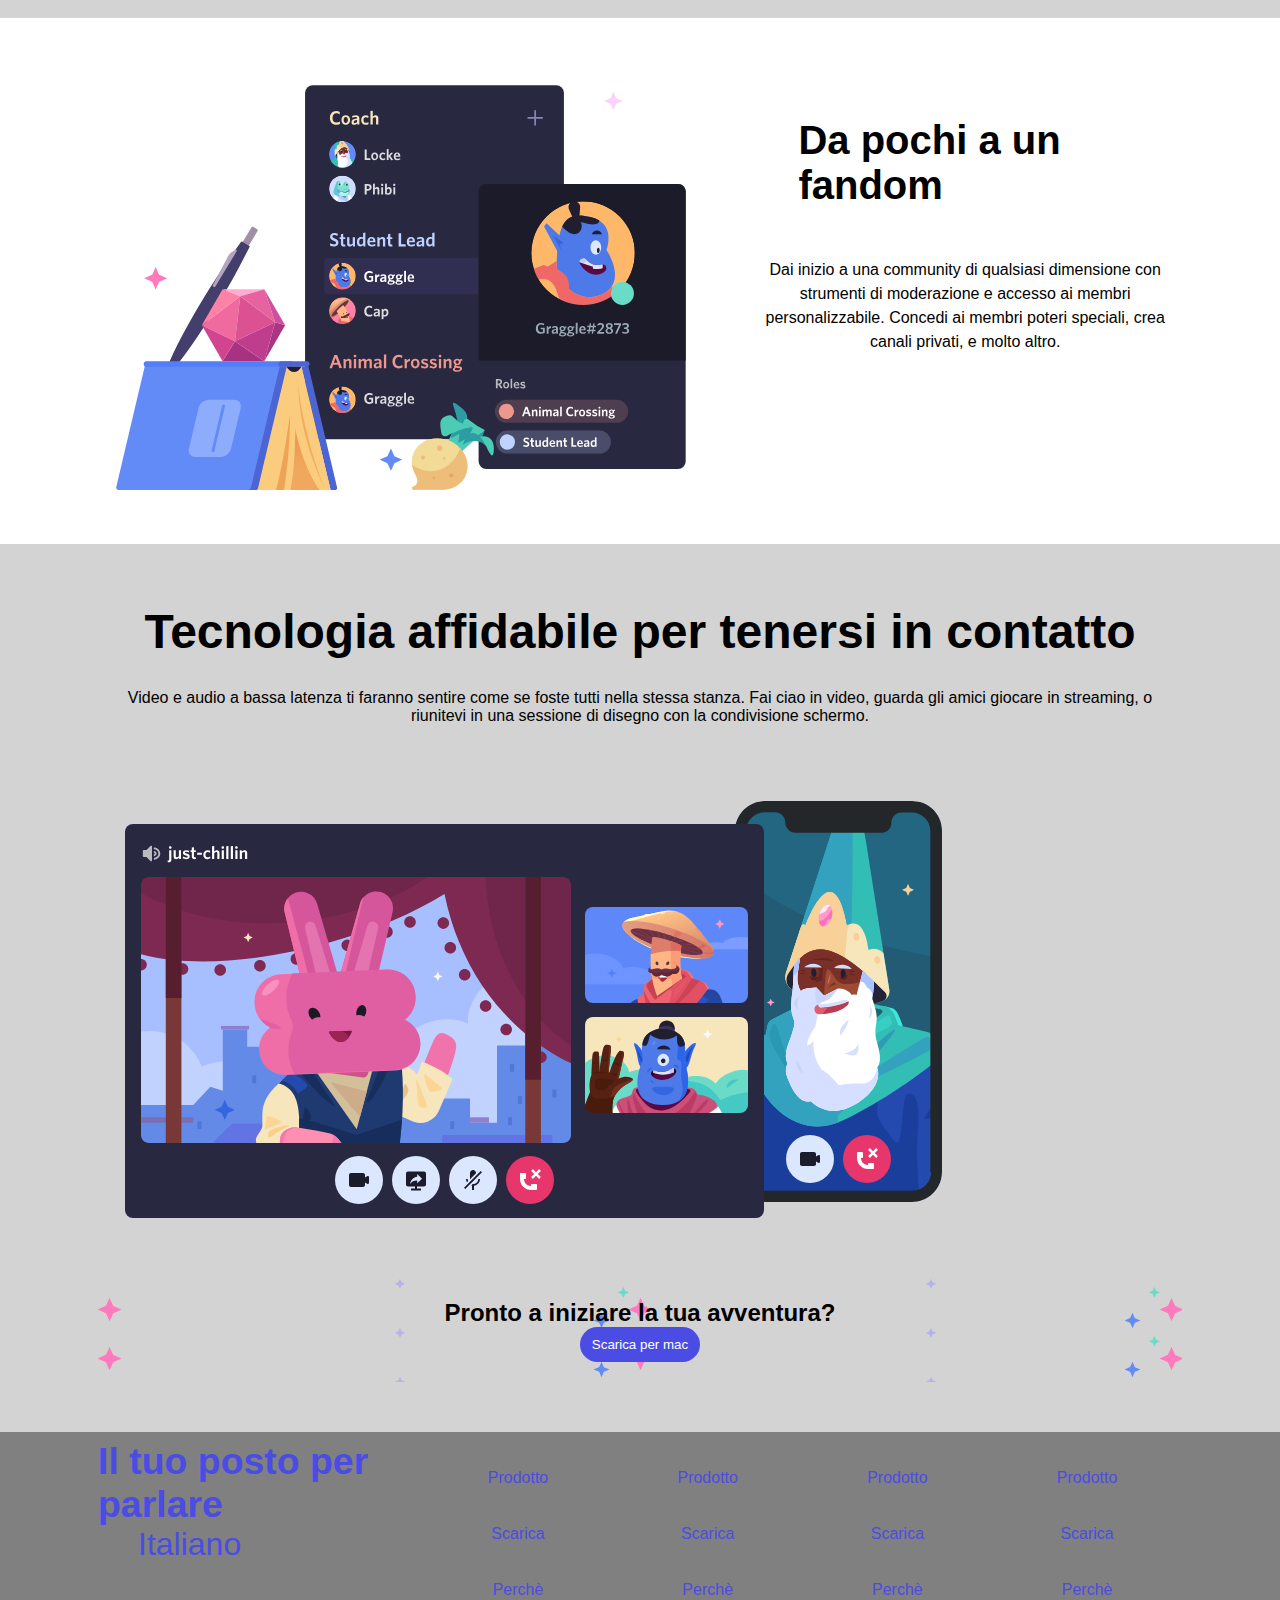
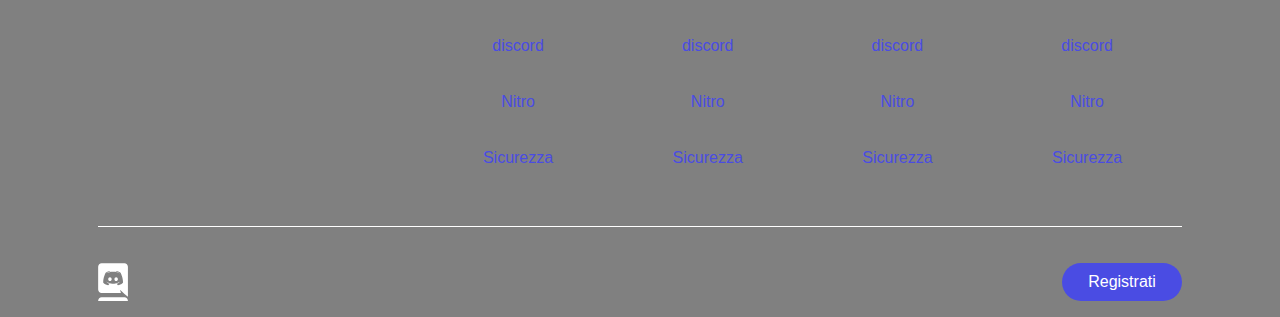
==== commit 0ab59b1a: "footer" ====
--- a/index.html
+++ b/index.html
@@ -128,19 +128,54 @@
     <footer class="page-footer">
       <div class="container">
         <div class="row footer-top">
-          <div class="col-30"></div>
+          <div class="col-30">
+            <h3>Il tuo posto per parlare</h3>
+            <menu>Italiano</menu>
+          </div>
           <div class="col-70">
             <div class="row">
-              <div class="col-25"></div>
-              <div class="col-25"></div>
-              <div class="col-25"></div>
-              <div class="col-25"></div>
+              <div class="col-25">
+                <ul class="lista-footer">
+                  <li>Prodotto</li>
+                  <li>Scarica</li>
+                  <li>Perchè discord</li>
+                  <li>Nitro</li>
+                  <li>Sicurezza</li>
+                </ul>
+              </div>
+              <div class="col-25">
+                <ul class="lista-footer">
+                  <li>Prodotto</li>
+                  <li>Scarica</li>
+                  <li>Perchè discord</li>
+                  <li>Nitro</li>
+                  <li>Sicurezza</li>
+                </ul>
+              </div>
+              <div class="col-25">
+                <ul class="lista-footer">
+                  <li>Prodotto</li>
+                  <li>Scarica</li>
+                  <li>Perchè discord</li>
+                  <li>Nitro</li>
+                  <li>Sicurezza</li>
+                </ul>
+              </div>
+              <div class="col-25">
+                <ul class="lista-footer">
+                  <li>Prodotto</li>
+                  <li>Scarica</li>
+                  <li>Perchè discord</li>
+                  <li>Nitro</li>
+                  <li>Sicurezza</li>
+                </ul>
+              </div>
             </div>
           </div>
         </div>
         <div class="row footer-bottom">
-          <div>Logo</div>
-          <div>Bottone</div>
+          <div class="logo-footer"></div>
+          <div class="footer-button">Registrati</div>
         </div>
       </div>
     </footer>
--- a/styles/style.css
+++ b/styles/style.css
@@ -121,12 +121,10 @@
 }
 .page-content .col-40 {
   min-height: 400px;
-  border: 2px dashed black;
 }
 
 .page-content .col-60 {
   min-height: 400px;
-  border: 2px dashed black;
 }
 .page-content .large-content {
   min-height: 600px;
@@ -176,15 +174,16 @@
   padding-top: 0.5rem;
 }
 .page-footer .col-30 {
-  background-color: salmon;
-  border: 2px dashed black;
+  color: #4a4ce3;
+  font-size: 2em;
 }
 .page-footer .col-70 {
-  background-color: aqua;
-  border: 2px dashed black;
+  color: #4a4ce3;
 }
 .page-footer .col-25 {
-  border: 2px dashed white;
+  padding: 10px 20px;
+  text-align: center;
+  line-height: 350%;
 }
 .page-footer .col-30,
 .page-footer .col-70,
@@ -200,12 +199,27 @@
   padding: 1rem 0;
   display: flex;
   justify-content: space-between;
-  background-color: aquamarine;
 }
 
 .footer-bottom > * {
   color: black;
   padding: 0.5rem 1rem;
-  background-color: salmon;
-  border: 2px dashed black;
-}
+}
+.lista-footer {
+  display: flex;
+  flex-direction: column;
+}
+.logo-footer {
+  background-image: url(../img/logo.svg);
+}
+.footer-button {
+  top: 50%;
+  background-color: #4a4ce3;
+  color: #ffffff;
+  border: none;
+  border-radius: 100px;
+  padding: 10px;
+  min-height: 30px;
+  min-width: 120px;
+  text-align: center;
+}
